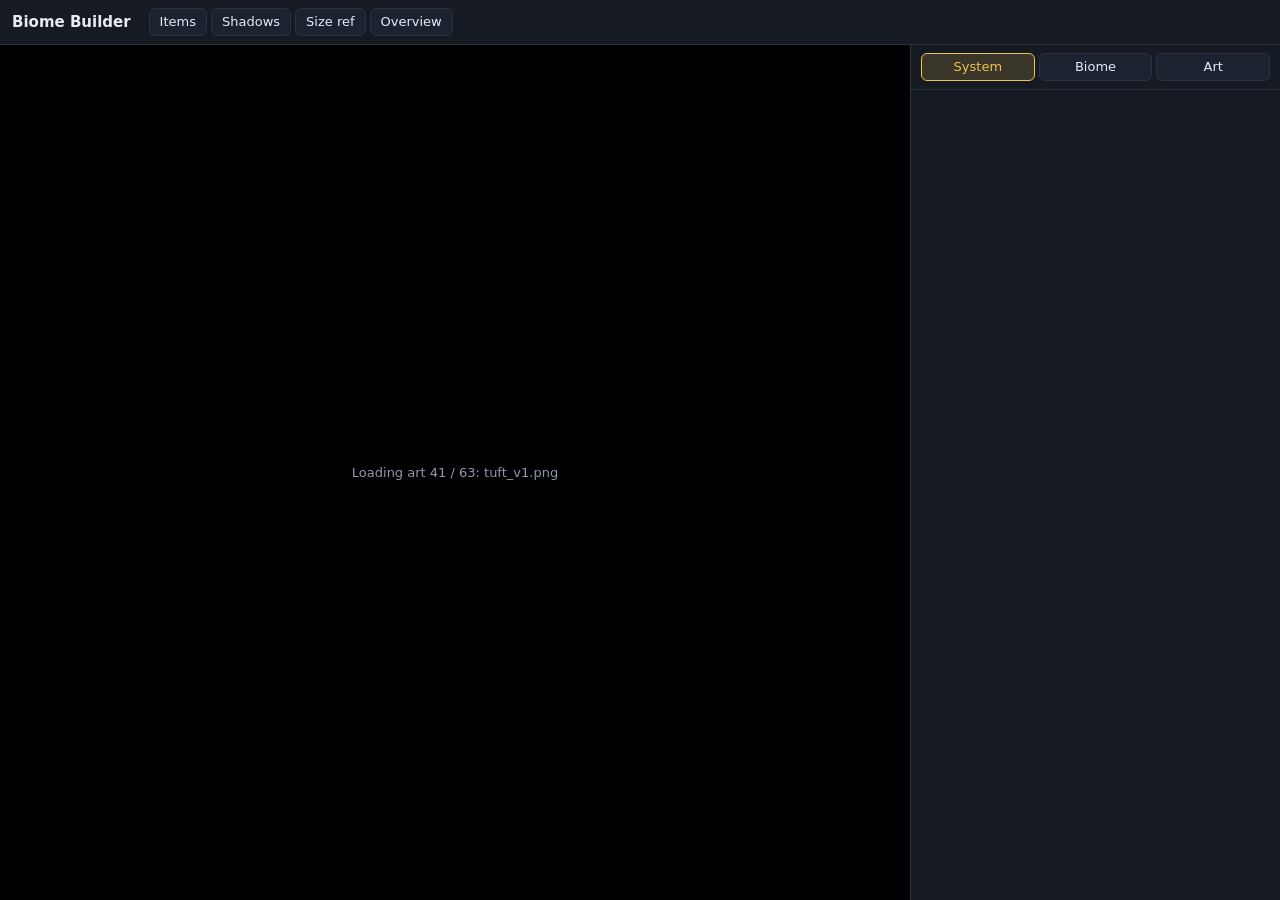
==== biome-builder/index.html @ d4803129 "Biome Lab becomes the Biome Builder: a blue-star system with a mix planet and big ocean planets - Re" ====
<!doctype html>
<html lang="en">
<head>
  <meta charset="utf-8">
  <meta name="viewport" content="width=device-width, initial-scale=1">
  <title>Biome Builder</title>
  <link rel="stylesheet" href="style.css">
</head>
<body>
  <header id="toolbar">
    <b class="title">Biome Builder</b>
    <div class="group">
      <button data-view="items" title="Show items (trees, rocks, shrubs, grass)">Items</button>
      <button data-view="shadows" title="Item shadows">Shadows</button>
      <button data-view="ruler" title="Show a 3×3 machine footprint under the cursor">Size ref</button>
      <button id="fit" title="Show the whole system">Overview</button>
    </div>
  </header>
  <main>
    <div id="stage">
      <canvas id="gl"></canvas>
      <canvas id="overlay"></canvas>
      <div id="loading">Loading art…</div>
      <div id="status"></div>
    </div>
    <aside>
      <nav id="tabs">
        <button data-tab="system" class="on">System</button>
        <button data-tab="biome">Biome</button>
        <button data-tab="art">Art</button>
      </nav>
      <div id="panel"></div>
    </aside>
  </main>
  <script type="module">
    // load the current release even if the browser kept old copies: the Galaxy demo's version.txt is never cached,
    // and every script the Builder loads carries that stamp (tools/stamp_galaxy.py)
    let v = '';
    try { v = (await (await fetch('../galaxy-demo/version.txt', { cache: 'no-store' })).text()).trim(); } catch (e) { /* offline */ }
    import('./builder.js?v=' + (v || Date.now()));
  </script>
</body>
</html>
---- biome-builder/style.css ----
:root {
  --bg: #0d1016; --panel: #151a23; --panel2: #1c2330; --line: #2a3342; --text: #e6ebf3; --dim: #8d99ab;
  --accent: #f2c14e; --accent-dim: rgba(242, 193, 78, 0.16);
  color-scheme: dark;
}
* { box-sizing: border-box; }
html, body { margin: 0; height: 100%; background: var(--bg); color: var(--text);
  font: 13px/1.4 system-ui, 'Segoe UI', sans-serif; }
body { display: flex; flex-direction: column; }
button, select, input { font: inherit; color: inherit; }
button { background: var(--panel2); border: 1px solid var(--line); border-radius: 6px; padding: 4px 10px; cursor: pointer; }
button:hover { border-color: #3c485c; }
button.on { background: var(--accent-dim); border-color: var(--accent); color: var(--accent); }
button.small { padding: 1px 7px; font-size: 12px; }
select { background: var(--panel2); border: 1px solid var(--line); border-radius: 6px; padding: 3px 4px; }

#toolbar { display: flex; flex-wrap: wrap; align-items: center; gap: 8px 14px; padding: 8px 12px;
  border-bottom: 1px solid var(--line); background: var(--panel); }
#toolbar .title { font-size: 15px; margin-right: 4px; }
#toolbar .group { display: flex; flex-wrap: wrap; align-items: center; gap: 4px; }
#brushOpts { display: inline-flex; gap: 6px; align-items: center; margin-left: 4px; }
#brushOpts[hidden] { display: none; }
#brushSize { width: 90px; }

main { flex: 1; display: flex; min-height: 0; }
#stage { flex: 1; position: relative; min-width: 0; }
#gl, #overlay { position: absolute; inset: 0; width: 100%; height: 100%; display: block; }
#gl { touch-action: none; cursor: grab; background: #03040a; }
#gl:active { cursor: grabbing; }
#overlay { pointer-events: none; }
#loading { position: absolute; inset: 0; display: grid; place-items: center; color: var(--dim); }
#status { position: absolute; left: 10px; bottom: 8px; padding: 2px 8px; border-radius: 4px; background: rgba(0, 0, 0, 0.55);
  color: #dfe6f0; font-size: 12px; pointer-events: none; }
#status:empty { display: none; }

aside { width: 370px; display: flex; flex-direction: column; border-left: 1px solid var(--line); background: var(--panel); min-height: 0; }
#tabs { display: flex; gap: 4px; padding: 8px 10px; border-bottom: 1px solid var(--line); }
#tabs button { flex: 1; }
#panel { flex: 1; overflow-y: auto; padding: 4px 14px 30px; }
#panel h2 { display: flex; align-items: center; gap: 8px; font-size: 17px; margin: 18px 0 4px; }
#panel h2 button { margin-left: auto; }
#panel h3 { font-size: 12px; text-transform: uppercase; letter-spacing: 0.06em; color: var(--dim); margin: 18px 0 8px;
  border-top: 1px solid var(--line); padding-top: 12px; }
#panel > div > h3:first-child { border-top: 0; padding-top: 0; margin-top: 12px; }
#panel h4 { margin: 14px 0 6px; font-size: 13px; }
.hint { color: var(--dim); font-size: 12px; margin: 4px 0; }
.row { display: flex; flex-wrap: wrap; align-items: center; gap: 6px; margin: 6px 0; }
.row .lab { width: 54px; color: var(--dim); }
.num { width: 90px; background: var(--panel2); border: 1px solid var(--line); border-radius: 6px; padding: 3px 6px; }

.slider { display: grid; grid-template-columns: 110px 1fr 44px; align-items: center; gap: 8px; margin: 3px 0; }
.slider .lab { color: var(--dim); white-space: nowrap; overflow: hidden; text-overflow: ellipsis; }
.slider.changed .lab { color: var(--accent); }
.slider.changed .lab::after { content: ' •'; }
.slider input { width: 100%; accent-color: var(--accent); }
.slider .val { text-align: right; font-variant-numeric: tabular-nums; color: var(--text); }
.check { display: flex; align-items: center; gap: 6px; margin: 4px 0; cursor: pointer; }
.check input { accent-color: var(--accent); }

.sw { display: inline-block; width: 11px; height: 11px; border-radius: 3px; border: 1px solid rgba(255, 255, 255, 0.25); flex: none; }
.biomes { display: grid; grid-template-columns: 1fr 1fr; gap: 0 10px; }
.biomes .check span { display: inline-flex; align-items: center; gap: 6px; }
.chips { display: flex; flex-wrap: wrap; gap: 5px; }
.chip { display: inline-flex; align-items: center; gap: 6px; padding: 3px 8px; }
.chip.changed::after { content: '•'; color: var(--accent); }

.thumb { display: block; border-radius: 5px; }
.thumb.off { opacity: 0.28; }
.skins { display: grid; grid-template-columns: repeat(auto-fill, minmax(72px, 1fr)); gap: 6px; margin-bottom: 8px; }
.skin { display: flex; flex-direction: column; align-items: center; gap: 3px; padding: 4px; font-size: 11px; }
.skin .thumb { width: 100%; height: auto; aspect-ratio: 1; }
.skin span { max-width: 100%; overflow: hidden; text-overflow: ellipsis; white-space: nowrap; }

.kinds { display: flex; flex-direction: column; gap: 8px; margin: 10px 0; }
.kind { background: var(--panel2); border: 1px solid var(--line); border-radius: 8px; padding: 8px; }
.kindhead { display: flex; gap: 10px; align-items: center; margin-bottom: 4px; }
.kindmain { display: flex; flex-direction: column; gap: 4px; flex: 1; }
.kind .slider { grid-template-columns: 76px 1fr 40px; }
.cells { display: flex; flex-wrap: wrap; gap: 4px; margin-top: 6px; }
.cell { padding: 2px; border-radius: 6px; opacity: 0.45; }
.cell.on { opacity: 1; border-color: var(--accent); }

.card { background: var(--panel2); border: 1px solid var(--line); border-radius: 8px; padding: 8px; margin: 8px 0; }
.cardhead { display: flex; justify-content: space-between; gap: 8px; margin-bottom: 6px; }
.sheetrow { display: flex; flex-wrap: wrap; align-items: center; gap: 4px; padding: 4px; border-radius: 6px; }
.sheetrow.on { background: var(--accent-dim); }
.sheetrow .ver { width: 22px; color: var(--dim); font-size: 12px; }
.texgrid { display: grid; grid-template-columns: 1fr 1fr; gap: 10px; }
.tex { display: flex; flex-direction: column; gap: 3px; }
.tex .thumb { width: 100%; height: auto; }
.need { background: var(--panel2); border: 1px solid var(--line); border-radius: 8px; padding: 8px; margin: 6px 0; }
.cmd { display: flex; gap: 6px; align-items: flex-start; margin-top: 5px; }
.cmd code { flex: 1; font-size: 11px; background: #0b0e14; border-radius: 4px; padding: 4px 6px; word-break: break-word; }

dialog { background: var(--panel); color: var(--text); border: 1px solid var(--line); border-radius: 10px; width: min(760px, 94vw); }
dialog::backdrop { background: rgba(0, 0, 0, 0.6); }
dialog h3 { margin: 0 0 4px; }
#exportText { width: 100%; height: 55vh; background: #0b0e14; color: #d6deea; border: 1px solid var(--line); border-radius: 6px;
  font: 12px/1.45 ui-monospace, Consolas, monospace; padding: 8px; resize: vertical; }

@media (max-width: 760px) {
  main { flex-direction: column; }
  #stage { flex: none; height: 55vh; }
  aside { width: auto; border-left: 0; border-top: 1px solid var(--line); flex: 1; }
  #toolbar { padding: 6px 10px; gap: 6px 10px; }
}

/* biome planets, status and saving */
.planetrow { display: flex; align-items: center; gap: 4px; min-width: 0; }
.planetrow .check { margin: 2px 0; }
.linkish { background: none; border: 0; padding: 2px 2px; color: var(--text); text-align: left; overflow: hidden; text-overflow: ellipsis; white-space: nowrap; }
.linkish:hover { color: var(--accent); }
.pill { font-size: 11px; padding: 0 6px; border-radius: 9px; white-space: nowrap; border: 1px solid var(--line); color: var(--dim); font-weight: normal; }
.pill.saved { color: #8fd18f; border-color: #3d6b3d; }
.pill.unsaved { color: var(--accent); border-color: var(--accent); }
.savebar button[disabled] { opacity: 0.4; cursor: default; }
button.primary { background: var(--accent); color: #1a1406; border-color: var(--accent); font-weight: 600; }
.note { background: var(--panel2); border-left: 3px solid var(--accent); padding: 6px 8px; border-radius: 4px; font-size: 12px; }
details { margin-top: 6px; }
details summary { cursor: pointer; color: var(--dim); font-size: 12px; }
details select { margin: 6px 0 2px; }
.kindhead .small { align-self: flex-start; }
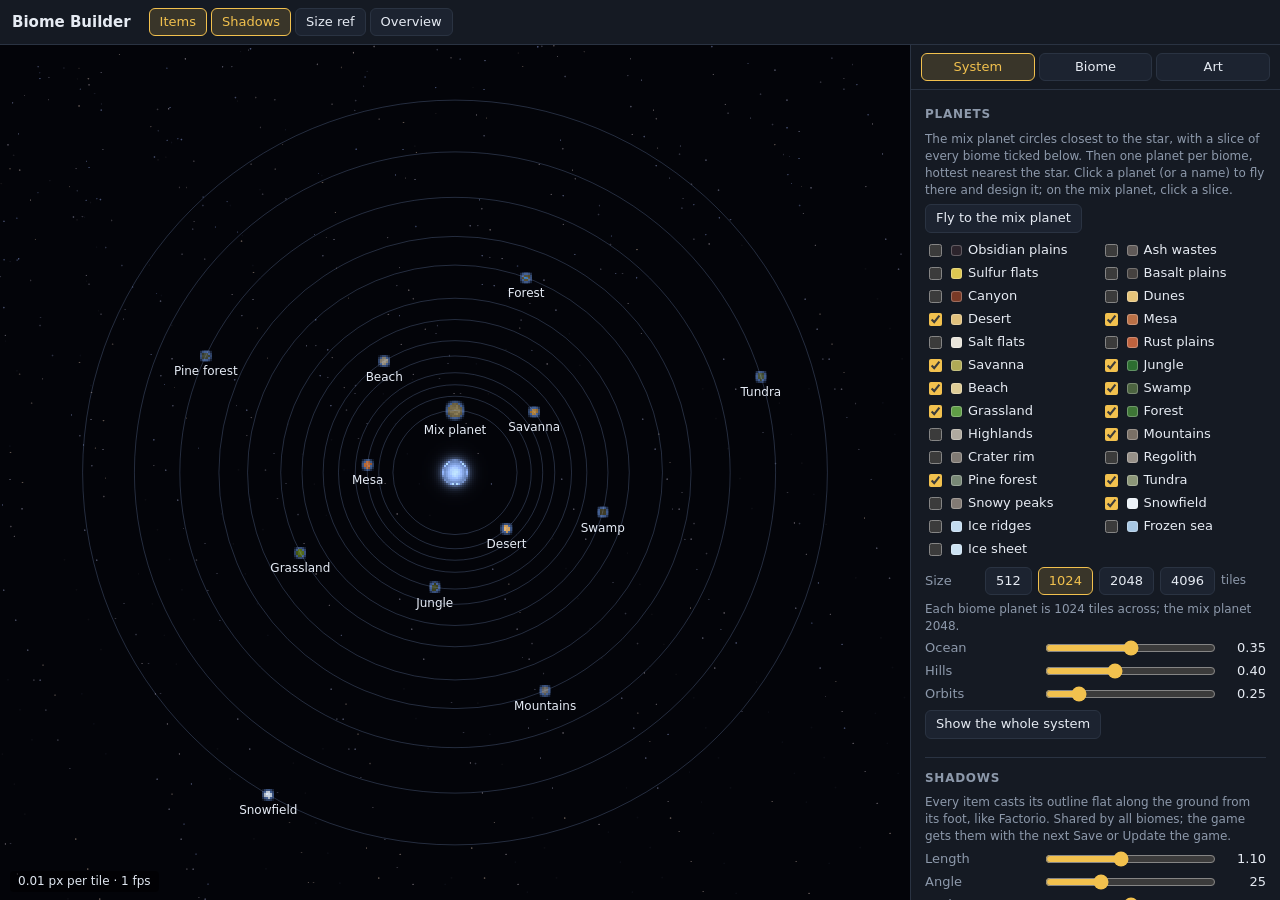
==== commit f97a134b: "Biome Builder: a game-style loading screen that follows the art as it loads A blue star with orbitin" ====
--- a/biome-builder/index.html
+++ b/biome-builder/index.html
@@ -20,7 +20,6 @@
     <div id="stage">
       <canvas id="gl"></canvas>
       <canvas id="overlay"></canvas>
-      <div id="loading">Loading art…</div>
       <div id="status"></div>
     </div>
     <aside>
@@ -32,6 +31,24 @@
       <div id="panel"></div>
     </aside>
   </main>
+  <!-- the loading screen (splash.js), in the page so it shows straight away -->
+  <div id="splash" role="status" aria-live="polite">
+    <div class="sky"></div>
+    <div class="splash-main">
+      <div class="orrery" aria-hidden="true">
+        <div class="orbit o1"><div class="planet mix"></div></div>
+        <div class="orbit o2"><div class="planet p2"></div></div>
+        <div class="orbit o3"><div class="planet p3"></div></div>
+        <div class="orbit o4"><div class="planet p4"></div></div>
+        <div class="star"></div>
+      </div>
+      <h1>Biome <span>Builder</span></h1>
+      <p class="line" id="splashLine">Waking the blue star…</p>
+      <div class="bar"><div class="fill" id="splashFill"></div></div>
+      <div class="meta"><span id="splashDetail">Starting up</span><span id="splashPct">0%</span></div>
+    </div>
+    <p class="tip" id="splashTip"></p>
+  </div>
   <script type="module">
     // load the current release even if the browser kept old copies: the Galaxy demo's version.txt is never cached,
     // and every script the Builder loads carries that stamp (tools/stamp_galaxy.py)
--- a/biome-builder/style.css
+++ b/biome-builder/style.css
@@ -28,7 +28,70 @@
 #gl { touch-action: none; cursor: grab; background: #03040a; }
 #gl:active { cursor: grabbing; }
 #overlay { pointer-events: none; }
-#loading { position: absolute; inset: 0; display: grid; place-items: center; color: var(--dim); }
+
+/* ---------- the loading screen (splash.js) ---------- */
+#splash { position: fixed; inset: 0; z-index: 50; display: flex; flex-direction: column; align-items: center; justify-content: center;
+  padding: 24px 16px; background: radial-gradient(ellipse at 50% 42%, #10203f 0%, #070b16 55%, #020308 100%);
+  transition: opacity 0.7s ease, transform 0.7s ease; overflow: hidden; }
+#splash.done { opacity: 0; transform: scale(1.04); pointer-events: none; }
+#splash .sky { position: absolute; inset: -50%; pointer-events: none; opacity: 0.85;
+  background-image:
+    radial-gradient(1.2px 1.2px at 12% 18%, #fff, transparent), radial-gradient(1px 1px at 27% 64%, #cfe0ff, transparent),
+    radial-gradient(1.5px 1.5px at 41% 32%, #fff, transparent), radial-gradient(1px 1px at 58% 81%, #ffe9c4, transparent),
+    radial-gradient(1.3px 1.3px at 69% 22%, #fff, transparent), radial-gradient(1px 1px at 83% 57%, #cfe0ff, transparent),
+    radial-gradient(1px 1px at 91% 12%, #fff, transparent), radial-gradient(1.4px 1.4px at 6% 88%, #fff, transparent),
+    radial-gradient(ellipse 40% 25% at 30% 70%, rgba(80, 110, 220, 0.12), transparent),
+    radial-gradient(ellipse 35% 22% at 75% 30%, rgba(160, 90, 200, 0.10), transparent);
+  background-size: 260px 260px, 330px 330px, 410px 410px, 290px 290px, 370px 370px, 230px 230px, 450px 450px, 310px 310px, 100% 100%, 100% 100%;
+  animation: splash-drift 90s linear infinite; }
+@keyframes splash-drift { to { transform: translate(-6%, -4%); } }
+.splash-main { position: relative; width: min(440px, 100%); text-align: center; }
+
+.orrery { position: relative; width: 230px; height: 230px; margin: 0 auto 22px; }
+.orrery .star { position: absolute; left: 50%; top: 50%; width: 46px; height: 46px; margin: -23px 0 0 -23px; border-radius: 50%;
+  background: radial-gradient(circle at 42% 40%, #ffffff 0%, #cfe2ff 28%, #8fb6ff 60%, #4f7fe6 100%);
+  box-shadow: 0 0 22px 6px rgba(130, 175, 255, 0.55), 0 0 70px 20px rgba(90, 140, 255, 0.25);
+  animation: splash-pulse 2.6s ease-in-out infinite; }
+@keyframes splash-pulse { 50% { box-shadow: 0 0 30px 10px rgba(130, 175, 255, 0.7), 0 0 95px 30px rgba(90, 140, 255, 0.3); } }
+.orrery .orbit { position: absolute; left: 50%; top: 50%; border-radius: 50%; border: 1px solid rgba(150, 185, 255, 0.16);
+  animation: splash-spin linear infinite; }
+.orrery .o1 { width: 96px; height: 96px; margin: -48px; animation-duration: 5s; }
+.orrery .o2 { width: 140px; height: 140px; margin: -70px; animation-duration: 8s; }
+.orrery .o3 { width: 186px; height: 186px; margin: -93px; animation-duration: 12s; animation-delay: -4s; }
+.orrery .o4 { width: 228px; height: 228px; margin: -114px; animation-duration: 18s; animation-delay: -11s; }
+@keyframes splash-spin { to { transform: rotate(360deg); } }
+.orrery .planet { position: absolute; left: 50%; top: 0; border-radius: 50%; transform: translate(-50%, -50%);
+  box-shadow: inset -3px -3px 5px rgba(0, 0, 0, 0.55); }
+/* the mix planet: a slice of each biome round an ocean */
+.orrery .mix { width: 24px; height: 24px;
+  background: radial-gradient(circle, #2b6fc2 0 30%, #1d4f99 33%, transparent 35%),
+    conic-gradient(#d8b56a 0 30deg, #c4683c 0 60deg, #c9b24a 0 90deg, #2f7d32 0 120deg, #e8d9a0 0 150deg, #4f5a2e 0 180deg,
+      #5f9e3a 0 210deg, #2f5e2a 0 240deg, #8a8a86 0 270deg, #3d5a45 0 300deg, #9aa58a 0 330deg, #eef3f8 0 360deg); }
+.orrery .p2 { width: 13px; height: 13px; background: radial-gradient(circle, #2b6fc2 0 30%, #d8b56a 34%); }
+.orrery .p3 { width: 15px; height: 15px; background: radial-gradient(circle, #2b6fc2 0 30%, #2f6b2c 34%); }
+.orrery .p4 { width: 12px; height: 12px; background: radial-gradient(circle, #2b6fc2 0 30%, #e9eef5 34%); }
+
+#splash h1 { margin: 0; font-size: clamp(26px, 6vw, 38px); font-weight: 800; letter-spacing: 0.22em; text-transform: uppercase;
+  color: #eaf1ff; text-shadow: 0 0 18px rgba(120, 165, 255, 0.45); }
+#splash h1 span { color: var(--accent); text-shadow: 0 0 18px rgba(242, 193, 78, 0.4); }
+#splash .line { height: 1.4em; margin: 10px 0 16px; color: #b9c6dc; font-size: 14px; white-space: nowrap; overflow: hidden; text-overflow: ellipsis; }
+#splash .bar { position: relative; height: 12px; border-radius: 7px; overflow: hidden; background: rgba(255, 255, 255, 0.06);
+  border: 1px solid rgba(150, 185, 255, 0.22); box-shadow: inset 0 1px 3px rgba(0, 0, 0, 0.6); }
+#splash .fill { position: relative; height: 100%; width: 0; border-radius: 6px; overflow: hidden;
+  background: linear-gradient(90deg, #3d6fe0, #7fb0ff 55%, #f2c14e); box-shadow: 0 0 14px rgba(127, 176, 255, 0.6);
+  transition: width 0.35s ease-out; }
+#splash .fill::after { content: ''; position: absolute; inset: 0;
+  background: linear-gradient(100deg, transparent 30%, rgba(255, 255, 255, 0.45) 50%, transparent 70%);
+  background-size: 200% 100%; animation: splash-shine 1.6s linear infinite; }
+@keyframes splash-shine { from { background-position: 150% 0; } to { background-position: -50% 0; } }
+#splash .meta { display: flex; justify-content: space-between; margin-top: 7px; color: var(--dim); font-size: 12px;
+  font-variant-numeric: tabular-nums; }
+#splash .tip { position: absolute; bottom: 22px; left: 16px; right: 16px; margin: 0; text-align: center; color: #7f8ba0;
+  font-size: 12px; transition: opacity 0.3s; }
+#splash .tip.out { opacity: 0; }
+#splash.failed .line { color: #ff9b8a; white-space: normal; height: auto; }
+#splash.failed .fill { background: #b5493a; box-shadow: none; }
+@media (prefers-reduced-motion: reduce) { #splash *, #splash *::after { animation: none !important; } }
 #status { position: absolute; left: 10px; bottom: 8px; padding: 2px 8px; border-radius: 4px; background: rgba(0, 0, 0, 0.55);
   color: #dfe6f0; font-size: 12px; pointer-events: none; }
 #status:empty { display: none; }
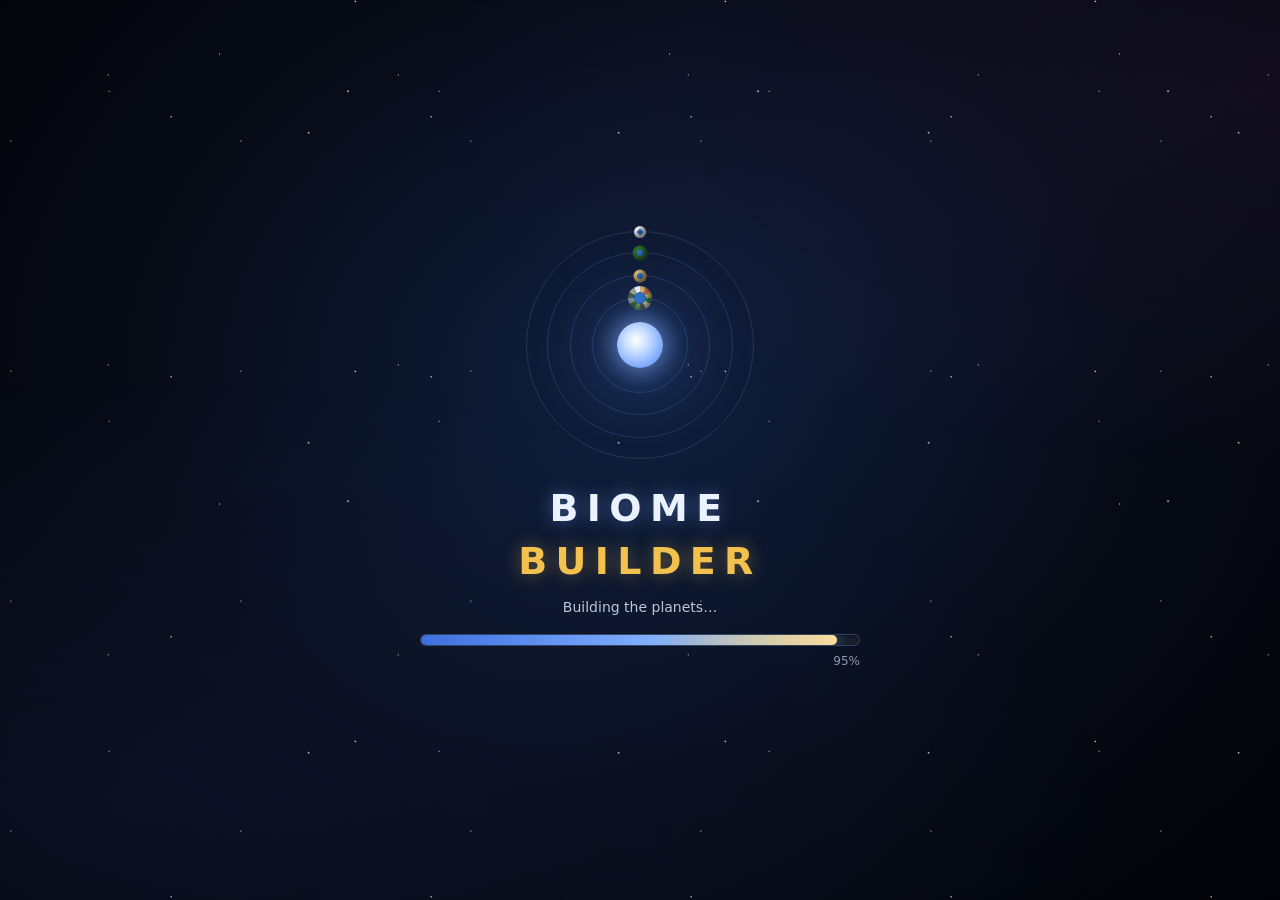
==== commit 00fa7f37: "Biome Builder: style the loading screen inside the page and stamp style.css GitHub Pages let browser" ====
--- a/biome-builder/index.html
+++ b/biome-builder/index.html
@@ -4,7 +4,72 @@
   <meta charset="utf-8">
   <meta name="viewport" content="width=device-width, initial-scale=1">
   <title>Biome Builder</title>
-  <link rel="stylesheet" href="style.css">
+  <style>
+    /* the loading screen's look lives in the page itself, so it is styled even before style.css arrives */
+    /* ---------- the loading screen (splash.js) ---------- */
+    #splash { position: fixed; inset: 0; z-index: 50; display: flex; flex-direction: column; align-items: center; justify-content: center;
+      padding: 24px 16px; background: radial-gradient(ellipse at 50% 42%, #10203f 0%, #070b16 55%, #020308 100%);
+      transition: opacity 0.7s ease, transform 0.7s ease; overflow: hidden; }
+    #splash.done { opacity: 0; transform: scale(1.04); pointer-events: none; }
+    #splash .sky { position: absolute; inset: -50%; pointer-events: none; opacity: 0.85;
+      background-image:
+        radial-gradient(1.2px 1.2px at 12% 18%, #fff, transparent), radial-gradient(1px 1px at 27% 64%, #cfe0ff, transparent),
+        radial-gradient(1.5px 1.5px at 41% 32%, #fff, transparent), radial-gradient(1px 1px at 58% 81%, #ffe9c4, transparent),
+        radial-gradient(1.3px 1.3px at 69% 22%, #fff, transparent), radial-gradient(1px 1px at 83% 57%, #cfe0ff, transparent),
+        radial-gradient(1px 1px at 91% 12%, #fff, transparent), radial-gradient(1.4px 1.4px at 6% 88%, #fff, transparent),
+        radial-gradient(ellipse 40% 25% at 30% 70%, rgba(80, 110, 220, 0.12), transparent),
+        radial-gradient(ellipse 35% 22% at 75% 30%, rgba(160, 90, 200, 0.10), transparent);
+      background-size: 260px 260px, 330px 330px, 410px 410px, 290px 290px, 370px 370px, 230px 230px, 450px 450px, 310px 310px, 100% 100%, 100% 100%;
+      animation: splash-drift 90s linear infinite; }
+    @keyframes splash-drift { to { transform: translate(-6%, -4%); } }
+    .splash-main { position: relative; width: min(440px, 100%); text-align: center; }
+
+    .orrery { position: relative; width: 230px; height: 230px; margin: 0 auto 22px; }
+    .orrery .star { position: absolute; left: 50%; top: 50%; width: 46px; height: 46px; margin: -23px 0 0 -23px; border-radius: 50%;
+      background: radial-gradient(circle at 42% 40%, #ffffff 0%, #cfe2ff 28%, #8fb6ff 60%, #4f7fe6 100%);
+      box-shadow: 0 0 22px 6px rgba(130, 175, 255, 0.55), 0 0 70px 20px rgba(90, 140, 255, 0.25);
+      animation: splash-pulse 2.6s ease-in-out infinite; }
+    @keyframes splash-pulse { 50% { box-shadow: 0 0 30px 10px rgba(130, 175, 255, 0.7), 0 0 95px 30px rgba(90, 140, 255, 0.3); } }
+    .orrery .orbit { position: absolute; left: 50%; top: 50%; border-radius: 50%; border: 1px solid rgba(150, 185, 255, 0.16);
+      animation: splash-spin linear infinite; }
+    .orrery .o1 { width: 96px; height: 96px; margin: -48px; animation-duration: 5s; }
+    .orrery .o2 { width: 140px; height: 140px; margin: -70px; animation-duration: 8s; }
+    .orrery .o3 { width: 186px; height: 186px; margin: -93px; animation-duration: 12s; animation-delay: -4s; }
+    .orrery .o4 { width: 228px; height: 228px; margin: -114px; animation-duration: 18s; animation-delay: -11s; }
+    @keyframes splash-spin { to { transform: rotate(360deg); } }
+    .orrery .planet { position: absolute; left: 50%; top: 0; border-radius: 50%; transform: translate(-50%, -50%);
+      box-shadow: inset -3px -3px 5px rgba(0, 0, 0, 0.55); }
+    /* the mix planet: a slice of each biome round an ocean */
+    .orrery .mix { width: 24px; height: 24px;
+      background: radial-gradient(circle, #2b6fc2 0 30%, #1d4f99 33%, transparent 35%),
+        conic-gradient(#d8b56a 0 30deg, #c4683c 0 60deg, #c9b24a 0 90deg, #2f7d32 0 120deg, #e8d9a0 0 150deg, #4f5a2e 0 180deg,
+          #5f9e3a 0 210deg, #2f5e2a 0 240deg, #8a8a86 0 270deg, #3d5a45 0 300deg, #9aa58a 0 330deg, #eef3f8 0 360deg); }
+    .orrery .p2 { width: 13px; height: 13px; background: radial-gradient(circle, #2b6fc2 0 30%, #d8b56a 34%); }
+    .orrery .p3 { width: 15px; height: 15px; background: radial-gradient(circle, #2b6fc2 0 30%, #2f6b2c 34%); }
+    .orrery .p4 { width: 12px; height: 12px; background: radial-gradient(circle, #2b6fc2 0 30%, #e9eef5 34%); }
+
+    #splash h1 { margin: 0; font-size: clamp(26px, 6vw, 38px); font-weight: 800; letter-spacing: 0.22em; text-transform: uppercase;
+      color: #eaf1ff; text-shadow: 0 0 18px rgba(120, 165, 255, 0.45); }
+    #splash h1 span { color: #f2c14e; text-shadow: 0 0 18px rgba(242, 193, 78, 0.4); }
+    #splash .line { height: 1.4em; margin: 10px 0 16px; color: #b9c6dc; font-size: 14px; white-space: nowrap; overflow: hidden; text-overflow: ellipsis; }
+    #splash .bar { position: relative; height: 12px; border-radius: 7px; overflow: hidden; background: rgba(255, 255, 255, 0.06);
+      border: 1px solid rgba(150, 185, 255, 0.22); box-shadow: inset 0 1px 3px rgba(0, 0, 0, 0.6); }
+    #splash .fill { position: relative; height: 100%; width: 0; border-radius: 6px; overflow: hidden;
+      background: linear-gradient(90deg, #3d6fe0, #7fb0ff 55%, #f2c14e); box-shadow: 0 0 14px rgba(127, 176, 255, 0.6);
+      transition: width 0.35s ease-out; }
+    #splash .fill::after { content: ''; position: absolute; inset: 0;
+      background: linear-gradient(100deg, transparent 30%, rgba(255, 255, 255, 0.45) 50%, transparent 70%);
+      background-size: 200% 100%; animation: splash-shine 1.6s linear infinite; }
+    @keyframes splash-shine { from { background-position: 150% 0; } to { background-position: -50% 0; } }
+    #splash .meta { display: flex; justify-content: space-between; margin-top: 7px; color: #8d99ab; font-size: 12px;
+      font-variant-numeric: tabular-nums; }
+    #splash .tip { position: absolute; bottom: 22px; left: 16px; right: 16px; margin: 0; text-align: center; color: #7f8ba0;
+      font-size: 12px; transition: opacity 0.3s; }
+    #splash .tip.out { opacity: 0; }
+    #splash.failed .line { color: #ff9b8a; white-space: normal; height: auto; }
+    #splash.failed .fill { background: #b5493a; box-shadow: none; }
+    @media (prefers-reduced-motion: reduce) { #splash *, #splash *::after { animation: none !important; } }
+  </style>
 </head>
 <body>
   <header id="toolbar">
@@ -51,9 +116,11 @@
   </div>
   <script type="module">
     // load the current release even if the browser kept old copies: the Galaxy demo's version.txt is never cached,
-    // and every script the Builder loads carries that stamp (tools/stamp_galaxy.py)
+    // and every script the Builder loads (and style.css) carries that stamp (tools/stamp_galaxy.py)
     let v = '';
     try { v = (await (await fetch('../galaxy-demo/version.txt', { cache: 'no-store' })).text()).trim(); } catch (e) { /* offline */ }
+    const css = document.createElement('link'); css.rel = 'stylesheet'; css.href = 'style.css?v=' + (v || Date.now());
+    document.head.append(css);
     import('./builder.js?v=' + (v || Date.now()));
   </script>
 </body>
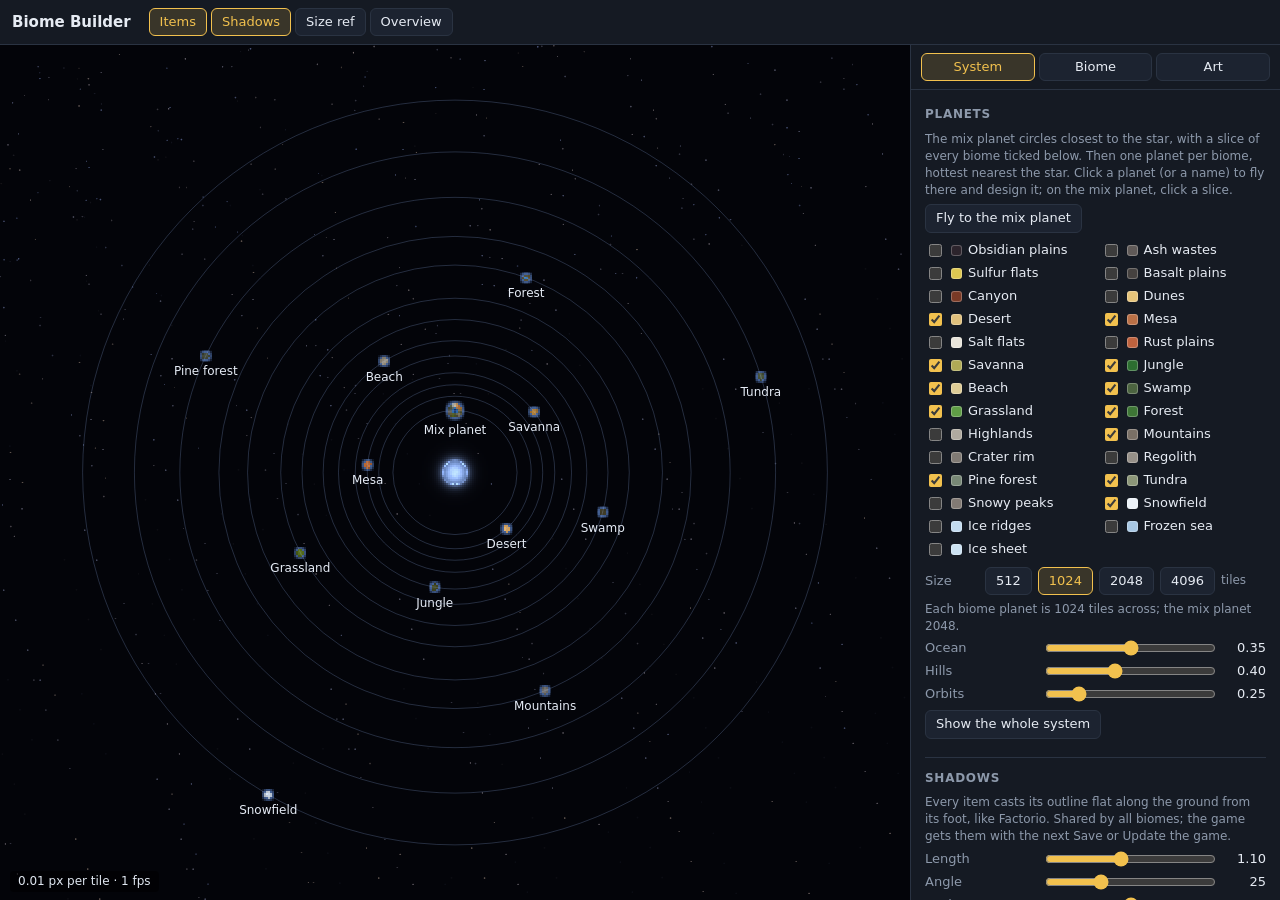
==== commit db24bc48: "Biome Builder: the loading screen's font from the first frame Co-Authored-By: Claude Opus 5.5 <norep" ====
--- a/biome-builder/index.html
+++ b/biome-builder/index.html
@@ -9,6 +9,7 @@
     /* ---------- the loading screen (splash.js) ---------- */
     #splash { position: fixed; inset: 0; z-index: 50; display: flex; flex-direction: column; align-items: center; justify-content: center;
       padding: 24px 16px; background: radial-gradient(ellipse at 50% 42%, #10203f 0%, #070b16 55%, #020308 100%);
+      font: 13px/1.4 system-ui, 'Segoe UI', sans-serif; color: #e6ebf3;
       transition: opacity 0.7s ease, transform 0.7s ease; overflow: hidden; }
     #splash.done { opacity: 0; transform: scale(1.04); pointer-events: none; }
     #splash .sky { position: absolute; inset: -50%; pointer-events: none; opacity: 0.85;
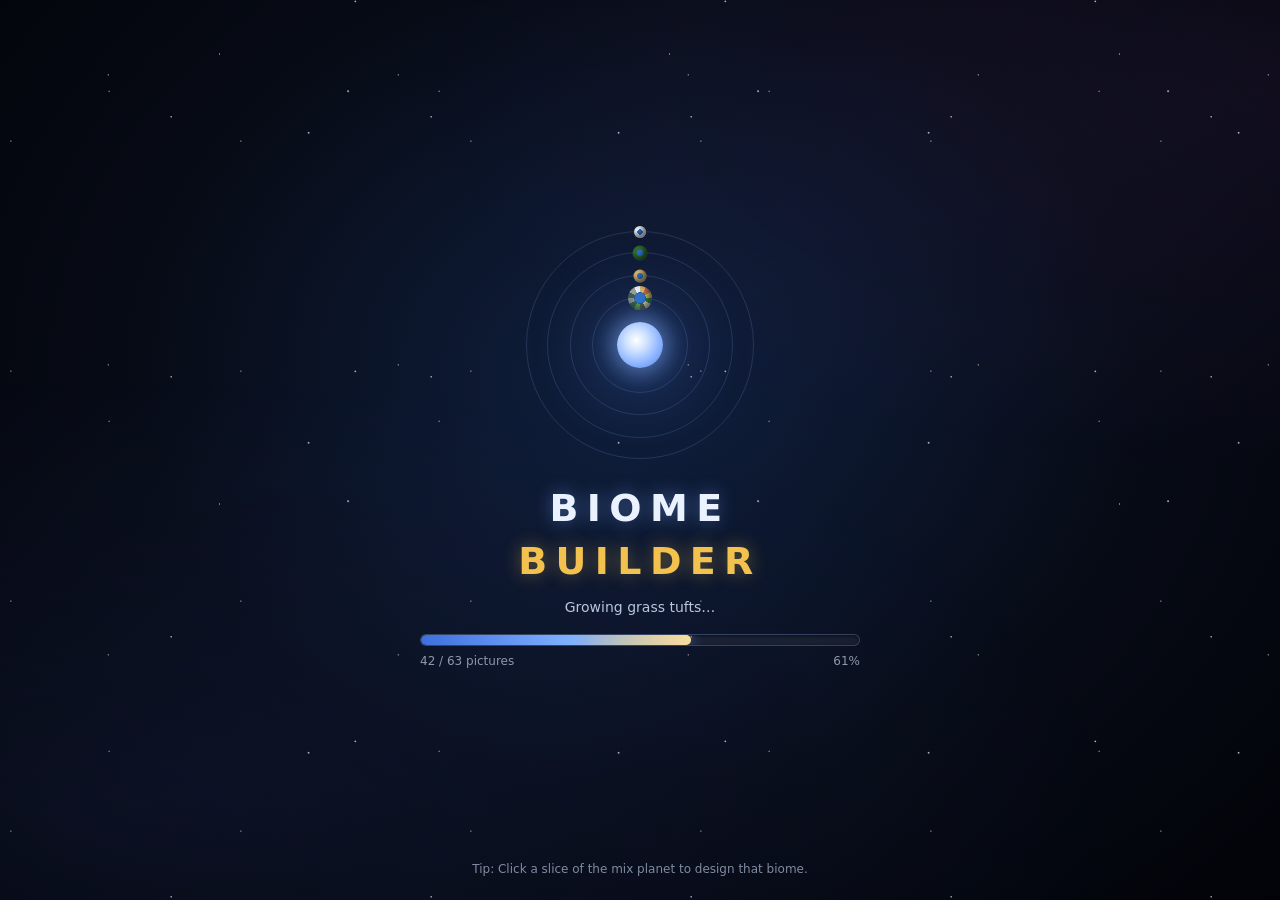
==== commit b44d6fbc: "Biome Builder desktop launcher: double-click to open it with one-click saving - tools/launch_builder" ====
--- a/biome-builder/index.html
+++ b/biome-builder/index.html
@@ -4,6 +4,7 @@
   <meta charset="utf-8">
   <meta name="viewport" content="width=device-width, initial-scale=1">
   <title>Biome Builder</title>
+  <link rel="icon" href="icon.png">
   <style>
     /* the loading screen's look lives in the page itself, so it is styled even before style.css arrives */
     /* ---------- the loading screen (splash.js) ---------- */
